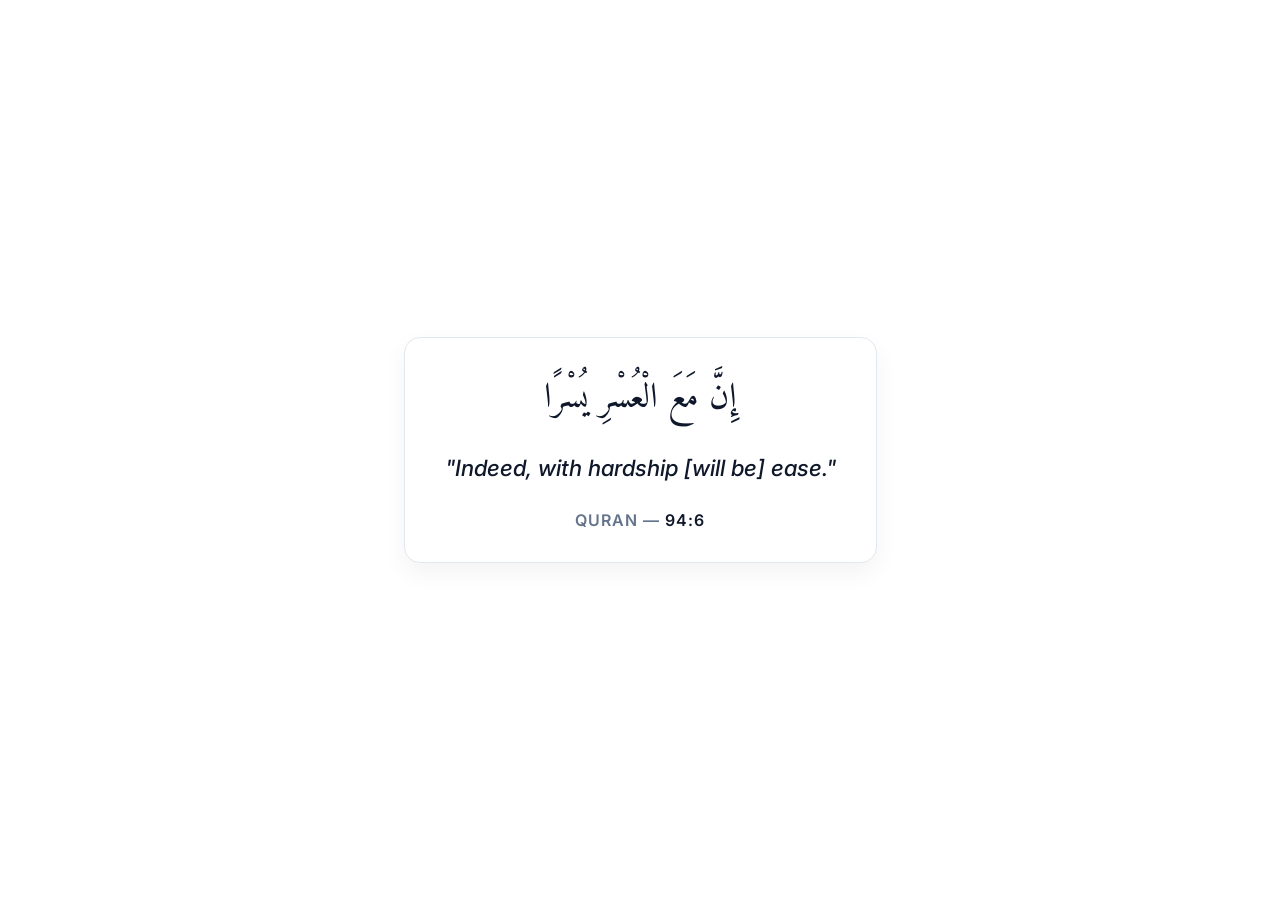
==== daily-quote/index.html @ 8bb8f97c "feat: add daily quote widget with customizable UI settings and Notion embed support" ====
<!DOCTYPE html>
<html lang="en">
<head>
    <meta charset="UTF-8">
    <meta name="viewport" content="width=device-width, initial-scale=1.0">
    <title>Daily Quote Widget</title>
    <!-- Use Google Fonts -->
    <link rel="preconnect" href="https://fonts.googleapis.com">
    <link rel="preconnect" href="https://fonts.gstatic.com" crossorigin>
    <link href="https://fonts.googleapis.com/css2?family=Inter:wght@400;500;600&family=Oswald:wght@500;600&family=Space+Mono:wght@700&family=Amiri:ital,wght@0,400;0,700;1,400&display=swap" rel="stylesheet">
    <link rel="stylesheet" href="style.css">
</head>
<body>
    <div id="widget-root">
        <div class="quote-wrapper">
            <!-- Quote Container -->
            <div class="quote-container" id="quote-container">
                <div class="loader" id="loader"></div>
                
                <div class="quote-content" id="quote-content" style="display: none;">
                    <div class="arabic-text" id="arabic-text" dir="rtl">
                        <!-- Arabic text injected here -->
                    </div>
                    <div class="translation-text" id="translation-text">
                        <!-- English text injected here -->
                    </div>
                    <div class="quote-source" id="quote-source">
                        <!-- Source injected here -->
                    </div>
                </div>
            </div>
        </div>
    </div>

    <!-- Settings UI -->
    <button id="settings-trigger" class="settings-btn" aria-label="Open Settings">
        <svg xmlns="http://www.w3.org/2000/svg" width="22" height="22" viewBox="0 0 24 24" fill="none" stroke="currentColor" stroke-width="2" stroke-linecap="round" stroke-linejoin="round"><circle cx="12" cy="12" r="3"></circle><path d="M19.4 15a1.65 1.65 0 0 0 .33 1.82l.06.06a2 2 0 0 1 0 2.83 2 2 0 0 1-2.83 0l-.06-.06a1.65 1.65 0 0 0-1.82-.33 1.65 1.65 0 0 0-1 1.51V21a2 2 0 0 1-2 2 2 2 0 0 1-2-2v-.09A1.65 1.65 0 0 0 9 19.4a1.65 1.65 0 0 0-1.82.33l-.06.06a2 2 0 0 1-2.83 0 2 2 0 0 1 0-2.83l.06-.06a1.65 1.65 0 0 0 .33-1.82 1.65 1.65 0 0 0-1.51-1H3a2 2 0 0 1-2-2 2 2 0 0 1 2-2h.09A1.65 1.65 0 0 0 4.6 9a1.65 1.65 0 0 0-.33-1.82l-.06-.06a2 2 0 0 1 0-2.83 2 2 0 0 1 2.83 0l.06.06a1.65 1.65 0 0 0 1.82.33H9a1.65 1.65 0 0 0 1-1.51V3a2 2 0 0 1 2-2 2 2 0 0 1 2 2v.09a1.65 1.65 0 0 0 1 1.51 1.65 1.65 0 0 0 1.82-.33l.06-.06a2 2 0 0 1 2.83 0 2 2 0 0 1 0 2.83l-.06.06a1.65 1.65 0 0 0-.33 1.82V9a1.65 1.65 0 0 0 1.51 1H21a2 2 0 0 1 2 2 2 2 0 0 1-2 2h-.09a1.65 1.65 0 0 0-1.51 1z"></path></svg>
    </button>

    <div id="settings-backdrop" class="settings-backdrop hidden"></div>
    <aside id="settings-panel" class="settings-panel hidden">
        <div class="settings-header">
            <h2>Customize</h2>
            <button id="close-settings" class="close-btn" aria-label="Close Settings">
                <svg xmlns="http://www.w3.org/2000/svg" width="20" height="20" viewBox="0 0 24 24" fill="none" stroke="currentColor" stroke-width="2" stroke-linecap="round" stroke-linejoin="round"><line x1="18" y1="6" x2="6" y2="18"></line><line x1="6" y1="6" x2="18" y2="18"></line></svg>
            </button>
        </div>
        
        <div class="settings-content">
            <div class="setting-group">
                <label for="source-select">Source</label>
                <div class="select-wrapper">
                    <select id="source-select">
                        <option value="quran">Quran Only</option>
                        <option value="hadith">Hadith Only</option>
                        <option value="both">Both (Random)</option>
                    </select>
                </div>
            </div>

            <div class="setting-group checkbox-group">
                <label class="toggle">
                    <input type="checkbox" id="show-arabic-toggle">
                    <span class="slider"></span>
                </label>
                <span class="label-text">Show Arabic Text</span>
            </div>

            <div class="setting-group">
                <label for="theme-select">Theme</label>
                <div class="select-wrapper">
                    <select id="theme-select">
                        <option value="light">Light</option>
                        <option value="dark">Dark</option>
                    </select>
                </div>
            </div>
            
            <div class="setting-group">
                <label for="color-input">Text/Accent Color</label>
                <div class="input-row">
                    <input type="color" id="color-picker-input">
                    <input type="text" id="color-input" placeholder="e.g. 3b82f6" maxlength="6">
                </div>
            </div>

            <div class="setting-group">
                <label for="secondary-color-input">Text Color (Secondary)</label>
                <div class="input-row">
                    <input type="color" id="secondary-color-picker-input">
                    <input type="text" id="secondary-color-input" placeholder="Leave empty for theme default" maxlength="6">
                </div>
            </div>

            <div class="setting-group">
                <label for="card-color-input">Card Color</label>
                <div class="input-row">
                    <input type="color" id="card-color-picker-input">
                    <input type="text" id="card-color-input" placeholder="e.g. 1f2937" maxlength="6">
                </div>
            </div>

            <div class="setting-group">
                <label for="bg-color-input">Background</label>
                <div class="input-row">
                    <input type="color" id="bg-color-picker-input">
                    <input type="text" id="bg-color-input" placeholder="e.g. ffffff or transparent">
                </div>
            </div>

            <div class="setting-group">
                <label for="bg-image-input">Background Image URL</label>
                <input type="text" id="bg-image-input" placeholder="https://example.com/image.jpg">
            </div>

            <div class="setting-group">
                <label for="card-opacity-slider">Card Opacity</label>
                <div class="input-row">
                    <input type="range" id="card-opacity-slider" min="0" max="1" step="0.05" value="1" style="flex:1">
                    <span id="card-opacity-val" style="width: 30px; font-size: 0.8rem;">1</span>
                </div>
            </div>

            <div class="setting-group checkbox-group">
                <label class="toggle">
                    <input type="checkbox" id="glass-toggle">
                    <span class="slider"></span>
                </label>
                <span class="label-text">Glassmorphism</span>
            </div>

            <div class="setting-group">
                <label for="border-color-input">Border Color</label>
                <div class="input-row">
                    <input type="color" id="border-color-picker-input">
                    <input type="text" id="border-color-input" placeholder="e.g. 000000" maxlength="6">
                </div>
            </div>

            <div class="setting-group">
                <label for="border-width-select">Border Width</label>
                <div class="select-wrapper">
                    <select id="border-width-select">
                        <option value="0px">None</option>
                        <option value="1px">Small (1px)</option>
                        <option value="2px">Medium (2px)</option>
                        <option value="4px">Large (4px)</option>
                    </select>
                </div>
            </div>

            <div class="setting-group">
                <label for="font-select">Font Style</label>
                <div class="select-wrapper">
                    <select id="font-select">
                        <option value="inter">Inter (Modern)</option>
                        <option value="oswald">Oswald (Industrial)</option>
                        <option value="spacemono">Space Mono (Tech)</option>
                    </select>
                </div>
            </div>
            
            <div class="setting-group">
                <label for="size-select">Size</label>
                <div class="select-wrapper">
                    <select id="size-select">
                        <option value="sm">Small</option>
                        <option value="md">Medium</option>
                        <option value="lg">Large</option>
                    </select>
                </div>
            </div>

            <div class="setting-group">
                <label for="radius-select">Card Radius</label>
                <div class="select-wrapper">
                    <select id="radius-select">
                        <option value="none">None</option>
                        <option value="sm">Small</option>
                        <option value="md">Medium</option>
                        <option value="lg">Large</option>
                        <option value="full">Maximum</option>
                    </select>
                </div>
            </div>
        </div>
        
        <div class="settings-footer">
            <div id="embed-warning" class="embed-warning hidden">
                ⚠️ Settings changed! You must click Copy below and "Replace" the embed link in Notion to save.
            </div>
            <label for="embed-url">Notion Embed URL</label>
            <div class="url-copy-group">
                <input type="text" id="embed-url" readonly />
                <button id="copy-btn">Copy</button>
            </div>
            <p class="help-text">Copy link & paste into Notion as an Embed.</p>
            
            <div class="sidebar-credits">
                <p>Created by <strong>zaidhamzah</strong></p>
                <a href="#" target="_blank" class="donate-btn">
                    ☕ Buy me a coffee / Donate
                </a>
            </div>
        </div>
    </aside>

    <script src="script.js"></script>
</body>
</html>
---- daily-quote/style.css ----
/* Universal Variables defined by AGENT.MD */
:root {
  /* Default Light Theme */
  --bg-color: #f4f5f0;
  --text-primary: #0f172a;
  --text-secondary: #64748b;
  --accent-color: #3b82f6;
  --border-radius: 12px;
  --font-family: 'Inter', system-ui, sans-serif;
  
  /* Widget Specific Vars */
  --card-bg: #ffffff; 
  --card-bg-rgb: 255, 255, 255;
  --card-opacity: 1;
  --card-text: #0f172a;
  --card-border: #e2e8f0;
  --border-width: 1px;
  
  --settings-bg: #ffffff;
  --settings-border: #e2e8f0;
  --settings-text: #0f172a;
  --settings-text-secondary: #64748b;
  --input-bg: #f1f5f9;
  --input-border: #cbd5e1;
  --ui-accent: #3b82f6;

  --scale: 1; /* For Size Settings */
}

/* Dark Theme overrides */
body.dark {
  --bg-color: #0f172a;
  --text-primary: #f8fafc;
  --text-secondary: #94a3b8;
  --accent-color: #60a5fa;
  
  --card-bg: #1e293b;
  --card-bg-rgb: 30, 41, 59;
  --card-text: #f8fafc;
  --card-border: #334155;

  --settings-bg: #0f172a;
  --settings-border: #1e293b;
  --settings-text: #f8fafc;
  --settings-text-secondary: #94a3b8;
  --input-bg: #1e293b;
  --input-border: #334155;
  --ui-accent: #60a5fa;
}

/* Reset & Global */
* {
    box-sizing: border-box;
    margin: 0;
    padding: 0;
}

body {
    background-color: var(--bg-color);
    color: var(--text-primary);
    font-family: var(--font-family);
    min-height: 100vh;
    display: flex;
    align-items: center;
    justify-content: center;
    overflow: hidden;
    transition: background-color 0.4s ease, color 0.4s ease;
    padding: 20px;
}

/* Typography styles */
.font-inter { --font-family: 'Inter', system-ui, sans-serif; }
.font-oswald { --font-family: 'Oswald', sans-serif; }
.font-spacemono { --font-family: 'Space Mono', monospace; }

/* Scale multipliers (Applies to font size natively within the card) */
.size-sm { --scale: 0.85; }
.size-md { --scale: 1; }
.size-lg { --scale: 1.25; }

/* Radius multipliers */
.radius-none { --border-radius: 0px; }
.radius-sm { --border-radius: 8px; }
.radius-md { --border-radius: 16px; }
.radius-lg { --border-radius: 24px; }
.radius-full { --border-radius: 40px; }

/* ==================
   QUOTE STYLES
================== */

.quote-wrapper {
    zoom: var(--scale);
    width: 100%;
    max-width: 600px;
}

.quote-container {
    background-color: rgba(var(--card-bg-rgb), var(--card-opacity));
    color: var(--card-text);
    border: var(--border-width) solid var(--card-border);
    border-radius: var(--border-radius);
    padding: 32px 40px;
    box-shadow: 0 10px 25px rgba(0, 0, 0, 0.05);
    transition: all 0.4s ease;
    display: flex;
    flex-direction: column;
    align-items: center;
    justify-content: center;
    min-height: 200px;
    position: relative;
}

.arabic-text {
    font-family: 'Amiri', serif;
    font-size: calc(clamp(1.2rem, 5vmin, 2.2rem) * var(--text-scale, 1));
    line-height: 1.6;
    text-align: center;
    margin-bottom: 24px;
    color: var(--accent-color);
}

.translation-text {
    font-size: calc(clamp(1rem, 3vmin, 1.4rem) * var(--text-scale, 1));
    line-height: 1.6;
    text-align: center;
    font-style: italic;
    color: var(--card-text);
    font-weight: 500;
}

.quote-source {
    margin-top: 24px;
    font-size: calc(clamp(0.8rem, 2vmin, 1rem) * var(--text-scale, 1));
    font-weight: 600;
    color: var(--text-secondary);
    text-align: center;
    text-transform: uppercase;
    letter-spacing: 1px;
}

.quote-source span {
    color: var(--accent-color);
}

/* Loader */
.loader {
    width: 40px;
    height: 40px;
    border: 3px solid var(--card-border);
    border-top: 3px solid var(--accent-color);
    border-radius: 50%;
    animation: spin 1s linear infinite;
    position: absolute;
    top: calc(50% - 20px);
    left: calc(50% - 20px);
}

@keyframes spin {
    0% { transform: rotate(0deg); }
    100% { transform: rotate(360deg); }
}

/* Glassmorphism */
.quote-container.glass {
    backdrop-filter: blur(16px);
    -webkit-backdrop-filter: blur(16px);
    box-shadow: 0 8px 32px 0 rgba(0, 0, 0, 0.1);
    border: 1px solid rgba(255, 255, 255, 0.2);
}

body.dark .quote-container.glass {
    border: 1px solid rgba(255, 255, 255, 0.1);
}

/* ==================
   SETTINGS UI (Copied perfectly)
================== */

.settings-btn {
    position: fixed;
    top: 12px;
    right: 12px;
    width: 44px;
    height: 44px;
    border-radius: 50%;
    background-color: var(--settings-bg);
    color: var(--settings-text-secondary);
    border: 1px solid var(--settings-border);
    cursor: pointer;
    box-shadow: 0 4px 6px -1px rgba(0, 0, 0, 0.1);
    display: flex;
    align-items: center;
    justify-content: center;
    transition: all 0.3s ease;
    z-index: 100;
    opacity: 0;
    pointer-events: none;
}

body:hover .settings-btn,
.settings-btn:focus {
    opacity: 1;
    pointer-events: auto;
}

.settings-btn:hover {
    color: var(--ui-accent);
    transform: rotate(30deg);
}

.settings-backdrop {
    position: fixed;
    top: 0; left: 0; right: 0; bottom: 0;
    background-color: rgba(0,0,0,0.1);
    z-index: 150;
    opacity: 1;
    transition: opacity 0.3s ease;
}

.settings-panel {
    position: fixed;
    top: 0;
    right: 0;
    width: 100%;
    max-width: 380px;
    height: 100vh;
    background-color: var(--settings-bg);
    border-left: 1px solid var(--settings-border);
    box-shadow: -10px 0 30px rgba(0,0,0,0.1);
    z-index: 200;
    display: block;
    overflow-y: auto;
    font-family: 'Inter', system-ui, sans-serif;
    transform: translateX(0);
    transition: transform 0.4s cubic-bezier(0.16, 1, 0.3, 1);
}

.settings-backdrop.hidden,
.settings-panel.hidden {
    opacity: 0;
    pointer-events: none;
}
.settings-panel.hidden {
    transform: translateX(100%);
}

.settings-header {
    padding: 12px 16px;
    display: flex;
    align-items: center;
    justify-content: space-between;
    border-bottom: 1px solid var(--settings-border);
    position: sticky;
    top: 0;
    z-index: 10;
    background-color: var(--settings-bg);
}

.settings-header h2 {
    font-size: 1.1rem;
    font-weight: 600;
    color: var(--settings-text);
}

.close-btn {
    background: none;
    border: none;
    color: var(--settings-text-secondary);
    cursor: pointer;
    padding: 8px;
    border-radius: 8px;
    display: flex;
    align-items: center;
    justify-content: center;
    transition: background-color 0.2s, color 0.2s;
}
.close-btn:hover {
    background-color: var(--input-bg);
    color: var(--settings-text);
}

.settings-content {
    padding: 16px;
    display: flex;
    flex-direction: column;
    gap: 12px;
}

.setting-group {
    display: flex;
    flex-direction: column;
    gap: 4px;
}

.setting-group > label {
    font-size: 0.75rem;
    font-weight: 600;
    color: var(--settings-text-secondary);
    text-transform: uppercase;
    letter-spacing: 0.5px;
}

.setting-group.checkbox-group {
    flex-direction: row;
    align-items: center;
    gap: 12px;
    margin-top: 8px;
    cursor: pointer;
}
.setting-group.checkbox-group .label-text {
    font-size: 0.95rem;
    font-weight: 500;
    color: var(--settings-text);
}

input[type="text"],
select {
    width: 100%;
    padding: 6px 10px;
    border-radius: 6px;
    border: 1px solid var(--input-border);
    background-color: var(--input-bg);
    color: var(--settings-text);
    font-family: inherit;
    font-size: 0.85rem;
    outline: none;
    transition: border-color 0.2s;
}

input[type="text"]:focus,
select:focus {
    border-color: var(--ui-accent);
}

.select-wrapper {
    position: relative;
}
.select-wrapper::after {
    content: "▼";
    font-size: 0.7rem;
    color: var(--settings-text-secondary);
    position: absolute;
    right: 14px;
    top: 50%;
    transform: translateY(-50%);
    pointer-events: none;
}
select {
    -webkit-appearance: none;
    -moz-appearance: none;
    appearance: none;
}

.input-row {
    display: flex;
    gap: 12px;
}

input[type="color"] {
    -webkit-appearance: none;
    appearance: none;
    width: 32px;
    height: 32px;
    border: none;
    border-radius: 6px;
    cursor: pointer;
    padding: 0;
    overflow: hidden;
    background: none;
}
input[type="color"]::-webkit-color-swatch-wrapper {
    padding: 0;
}
input[type="color"]::-webkit-color-swatch {
    border: 1px solid var(--input-border);
    border-radius: 8px;
}
input[type="color"]::-moz-color-swatch {
    border: 1px solid var(--input-border);
    border-radius: 8px;
}

/* Custom Toggle switch */
.toggle {
    position: relative;
    display: inline-block;
    width: 44px;
    height: 24px;
}
.toggle input {
    opacity: 0;
    width: 0;
    height: 0;
}
.slider {
    position: absolute;
    cursor: pointer;
    top: 0; left: 0; right: 0; bottom: 0;
    background-color: var(--settings-border);
    transition: .4s;
    border-radius: 24px;
}
.slider:before {
    position: absolute;
    content: "";
    height: 18px;
    width: 18px;
    left: 3px;
    bottom: 3px;
    background-color: white;
    transition: .4s;
    border-radius: 50%;
    box-shadow: 0 2px 4px rgba(0,0,0,0.2);
}
input:checked + .slider {
    background-color: var(--ui-accent);
}
input:checked + .slider:before {
    transform: translateX(20px);
}

.settings-footer {
    padding: 16px;
    border-top: 1px solid var(--settings-border);
    background-color: var(--settings-bg);
}

.settings-footer label {
    display: block;
    font-size: 0.875rem;
    font-weight: 500;
    color: var(--settings-text-secondary);
    margin-bottom: 8px;
}

.url-copy-group {
    display: flex;
    gap: 8px;
}

.url-copy-group input {
    background-color: var(--input-bg);
    color: var(--settings-text-secondary);
    font-size: 0.75rem;
    cursor: text;
}

#copy-btn {
    padding: 6px 12px;
    background-color: var(--ui-accent);
    color: white;
    border: none;
    border-radius: 6px;
    font-size: 0.85rem;
    font-weight: 500;
    cursor: pointer;
    transition: opacity 0.2s, transform 0.1s;
}
#copy-btn:hover {
    opacity: 0.9;
}
#copy-btn:active {
    transform: scale(0.96);
}

.help-text {
    font-size: 0.75rem;
    color: var(--settings-text-secondary);
    margin-top: 12px;
    text-align: center;
}

.embed-warning {
    font-size: 0.75rem;
    color: #d97706;
    background-color: #fef3c7;
    padding: 8px 12px;
    border-radius: 8px;
    margin-bottom: 16px;
    line-height: 1.4;
    border: 1px solid #fde68a;
    font-weight: 500;
}

body.dark .embed-warning {
    background-color: rgba(217, 119, 6, 0.15);
    color: #fbbf24;
    border-color: rgba(245, 158, 11, 0.2);
}

.embed-warning.hidden {
    display: none;
}

/* --- CREDITS & DONATE --- */

.sidebar-credits {
    margin-top: 16px;
    padding-top: 12px;
    border-top: 1px dashed var(--settings-border);
    display: flex;
    flex-direction: column;
    align-items: center;
    gap: 8px;
}

.sidebar-credits p {
    font-size: 0.8rem;
    color: var(--settings-text-secondary);
    margin: 0;
}

.sidebar-credits strong {
    color: var(--ui-text-primary, var(--settings-text));
}

.donate-btn {
    display: inline-flex;
    align-items: center;
    justify-content: center;
    gap: 6px;
    padding: 6px 12px;
    background-color: #FFDD00;
    color: #111;
    font-size: 0.75rem;
    font-weight: 600;
    border-radius: 16px;
    text-decoration: none;
    transition: transform 0.2s, box-shadow 0.2s, background-color 0.2s;
    box-shadow: 0 4px 6px -1px rgba(255, 221, 0, 0.3);
}

.donate-btn:hover {
    transform: translateY(-2px);
    box-shadow: 0 6px 12px -2px rgba(255, 221, 0, 0.4);
    background-color: #ffe633;
}

body.dark .donate-btn {
    box-shadow: 0 4px 6px -1px rgba(0, 0, 0, 0.4);
}
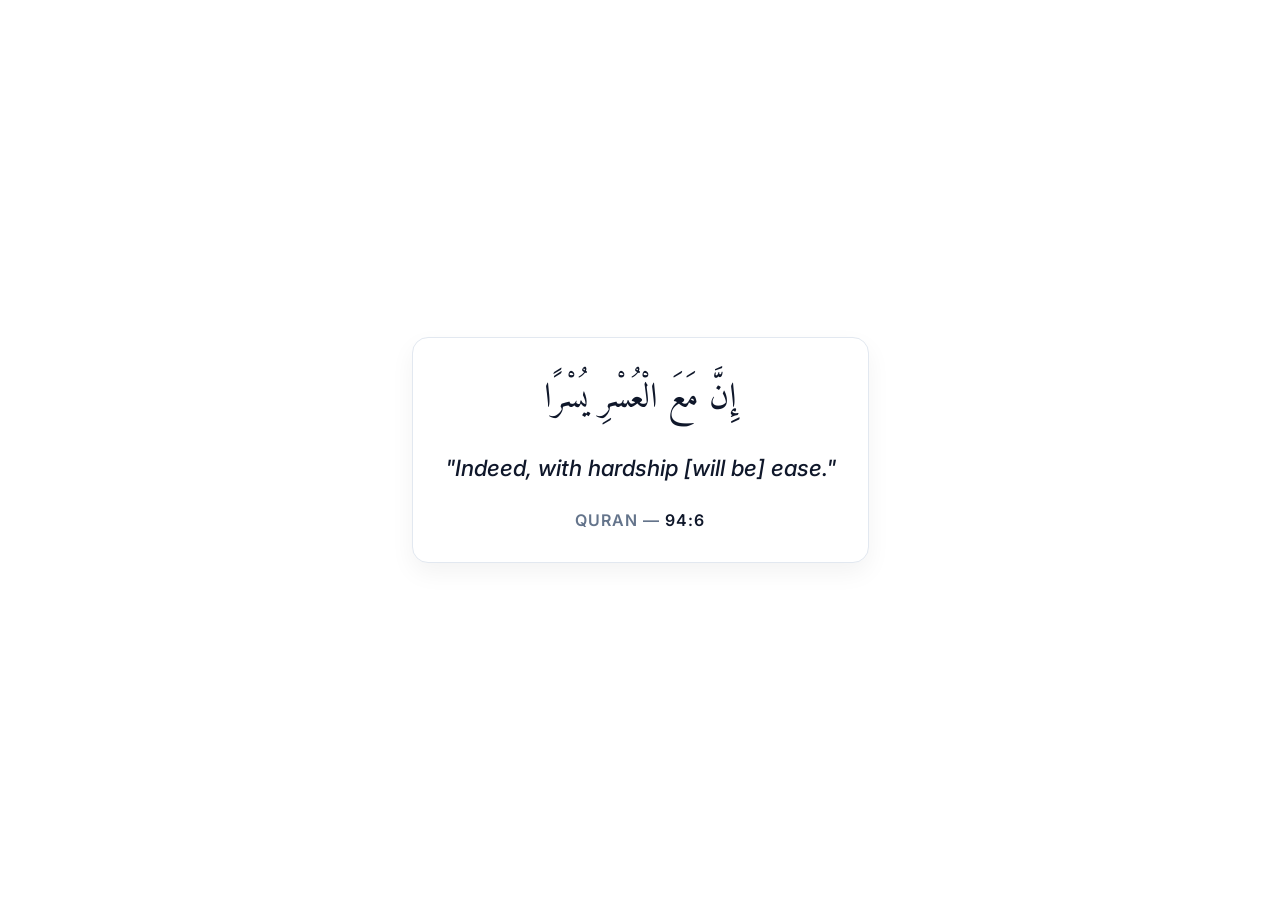
==== commit 398662cc: "feat: implement customizable daily quote widget with theme and styling settings" ====
--- a/daily-quote/index.html
+++ b/daily-quote/index.html
@@ -32,10 +32,15 @@
         </div>
     </div>
 
-    <!-- Settings UI -->
-    <button id="settings-trigger" class="settings-btn" aria-label="Open Settings">
-        <svg xmlns="http://www.w3.org/2000/svg" width="22" height="22" viewBox="0 0 24 24" fill="none" stroke="currentColor" stroke-width="2" stroke-linecap="round" stroke-linejoin="round"><circle cx="12" cy="12" r="3"></circle><path d="M19.4 15a1.65 1.65 0 0 0 .33 1.82l.06.06a2 2 0 0 1 0 2.83 2 2 0 0 1-2.83 0l-.06-.06a1.65 1.65 0 0 0-1.82-.33 1.65 1.65 0 0 0-1 1.51V21a2 2 0 0 1-2 2 2 2 0 0 1-2-2v-.09A1.65 1.65 0 0 0 9 19.4a1.65 1.65 0 0 0-1.82.33l-.06.06a2 2 0 0 1-2.83 0 2 2 0 0 1 0-2.83l.06-.06a1.65 1.65 0 0 0 .33-1.82 1.65 1.65 0 0 0-1.51-1H3a2 2 0 0 1-2-2 2 2 0 0 1 2-2h.09A1.65 1.65 0 0 0 4.6 9a1.65 1.65 0 0 0-.33-1.82l-.06-.06a2 2 0 0 1 0-2.83 2 2 0 0 1 2.83 0l.06.06a1.65 1.65 0 0 0 1.82.33H9a1.65 1.65 0 0 0 1-1.51V3a2 2 0 0 1 2-2 2 2 0 0 1 2 2v.09a1.65 1.65 0 0 0 1 1.51 1.65 1.65 0 0 0 1.82-.33l.06-.06a2 2 0 0 1 2.83 0 2 2 0 0 1 0 2.83l-.06.06a1.65 1.65 0 0 0-.33 1.82V9a1.65 1.65 0 0 0 1.51 1H21a2 2 0 0 1 2 2 2 2 0 0 1-2 2h-.09a1.65 1.65 0 0 0-1.51 1z"></path></svg>
-    </button>
+    <!-- Action Buttons -->
+    <div class="action-buttons">
+        <button id="refresh-trigger" class="action-btn" aria-label="Refresh Quote">
+            <svg xmlns="http://www.w3.org/2000/svg" width="22" height="22" viewBox="0 0 24 24" fill="none" stroke="currentColor" stroke-width="2" stroke-linecap="round" stroke-linejoin="round"><polyline points="23 4 23 10 17 10"></polyline><polyline points="1 20 1 14 7 14"></polyline><path d="M3.51 9a9 9 0 0 1 14.85-3.36L23 10M1 14l4.64 4.36A9 9 0 0 0 20.49 15"></path></svg>
+        </button>
+        <button id="settings-trigger" class="action-btn" aria-label="Open Settings">
+            <svg xmlns="http://www.w3.org/2000/svg" width="22" height="22" viewBox="0 0 24 24" fill="none" stroke="currentColor" stroke-width="2" stroke-linecap="round" stroke-linejoin="round"><circle cx="12" cy="12" r="3"></circle><path d="M19.4 15a1.65 1.65 0 0 0 .33 1.82l.06.06a2 2 0 0 1 0 2.83 2 2 0 0 1-2.83 0l-.06-.06a1.65 1.65 0 0 0-1.82-.33 1.65 1.65 0 0 0-1 1.51V21a2 2 0 0 1-2 2 2 2 0 0 1-2-2v-.09A1.65 1.65 0 0 0 9 19.4a1.65 1.65 0 0 0-1.82.33l-.06.06a2 2 0 0 1-2.83 0 2 2 0 0 1 0-2.83l.06-.06a1.65 1.65 0 0 0 .33-1.82 1.65 1.65 0 0 0-1.51-1H3a2 2 0 0 1-2-2 2 2 0 0 1 2-2h.09A1.65 1.65 0 0 0 4.6 9a1.65 1.65 0 0 0-.33-1.82l-.06-.06a2 2 0 0 1 0-2.83 2 2 0 0 1 2.83 0l.06.06a1.65 1.65 0 0 0 1.82.33H9a1.65 1.65 0 0 0 1-1.51V3a2 2 0 0 1 2-2 2 2 0 0 1 2 2v.09a1.65 1.65 0 0 0 1 1.51 1.65 1.65 0 0 0 1.82-.33l.06-.06a2 2 0 0 1 2.83 0 2 2 0 0 1 0 2.83l-.06.06a1.65 1.65 0 0 0-.33 1.82V9a1.65 1.65 0 0 0 1.51 1H21a2 2 0 0 1 2 2 2 2 0 0 1-2 2h-.09a1.65 1.65 0 0 0-1.51 1z"></path></svg>
+        </button>
+    </div>
 
     <div id="settings-backdrop" class="settings-backdrop hidden"></div>
     <aside id="settings-panel" class="settings-panel hidden">
--- a/daily-quote/style.css
+++ b/daily-quote/style.css
@@ -55,6 +55,11 @@
     padding: 0;
 }
 
+html, body {
+    width: 100%;
+    height: 100%;
+}
+
 body {
     background-color: var(--bg-color);
     color: var(--text-primary);
@@ -65,7 +70,7 @@
     justify-content: center;
     overflow: hidden;
     transition: background-color 0.4s ease, color 0.4s ease;
-    padding: 20px;
+    padding: clamp(8px, 2vw, 20px);
 }
 
 /* Typography styles */
@@ -93,6 +98,7 @@
     zoom: var(--scale);
     width: 100%;
     max-width: 600px;
+    flex-grow: 1;
 }
 
 .quote-container {
@@ -100,7 +106,8 @@
     color: var(--card-text);
     border: var(--border-width) solid var(--card-border);
     border-radius: var(--border-radius);
-    padding: 32px 40px;
+    padding: clamp(20px, 4vw, 32px) clamp(16px, 5vw, 32px);
+    width: 100%;
     box-shadow: 0 10px 25px rgba(0, 0, 0, 0.05);
     transition: all 0.4s ease;
     display: flex;
@@ -113,7 +120,7 @@
 
 .arabic-text {
     font-family: 'Amiri', serif;
-    font-size: calc(clamp(1.2rem, 5vmin, 2.2rem) * var(--text-scale, 1));
+    font-size: calc(clamp(1.4rem, 6vw, 2.2rem) * var(--text-scale, 1));
     line-height: 1.6;
     text-align: center;
     margin-bottom: 24px;
@@ -121,7 +128,7 @@
 }
 
 .translation-text {
-    font-size: calc(clamp(1rem, 3vmin, 1.4rem) * var(--text-scale, 1));
+    font-size: calc(clamp(1.1rem, 4.5vw, 1.4rem) * var(--text-scale, 1));
     line-height: 1.6;
     text-align: center;
     font-style: italic;
@@ -131,7 +138,7 @@
 
 .quote-source {
     margin-top: 24px;
-    font-size: calc(clamp(0.8rem, 2vmin, 1rem) * var(--text-scale, 1));
+    font-size: calc(clamp(0.85rem, 3.5vw, 1rem) * var(--text-scale, 1));
     font-weight: 600;
     color: var(--text-secondary);
     text-align: center;
@@ -177,10 +184,25 @@
    SETTINGS UI (Copied perfectly)
 ================== */
 
-.settings-btn {
+.action-buttons {
     position: fixed;
     top: 12px;
     right: 12px;
+    display: flex;
+    gap: 8px;
+    z-index: 100;
+    opacity: 0;
+    pointer-events: none;
+    transition: opacity 0.3s ease;
+}
+
+body:hover .action-buttons,
+.action-buttons:focus-within {
+    opacity: 1;
+    pointer-events: auto;
+}
+
+.action-btn {
     width: 44px;
     height: 44px;
     border-radius: 50%;
@@ -193,20 +215,19 @@
     align-items: center;
     justify-content: center;
     transition: all 0.3s ease;
-    z-index: 100;
-    opacity: 0;
-    pointer-events: none;
-}
-
-body:hover .settings-btn,
-.settings-btn:focus {
-    opacity: 1;
-    pointer-events: auto;
-}
-
-.settings-btn:hover {
+}
+
+.action-btn:hover {
     color: var(--ui-accent);
-    transform: rotate(30deg);
+    transform: scale(1.1);
+}
+
+#settings-trigger:hover {
+    transform: scale(1.1) rotate(30deg);
+}
+
+#refresh-trigger:hover {
+    transform: scale(1.1) rotate(45deg);
 }
 
 .settings-backdrop {
